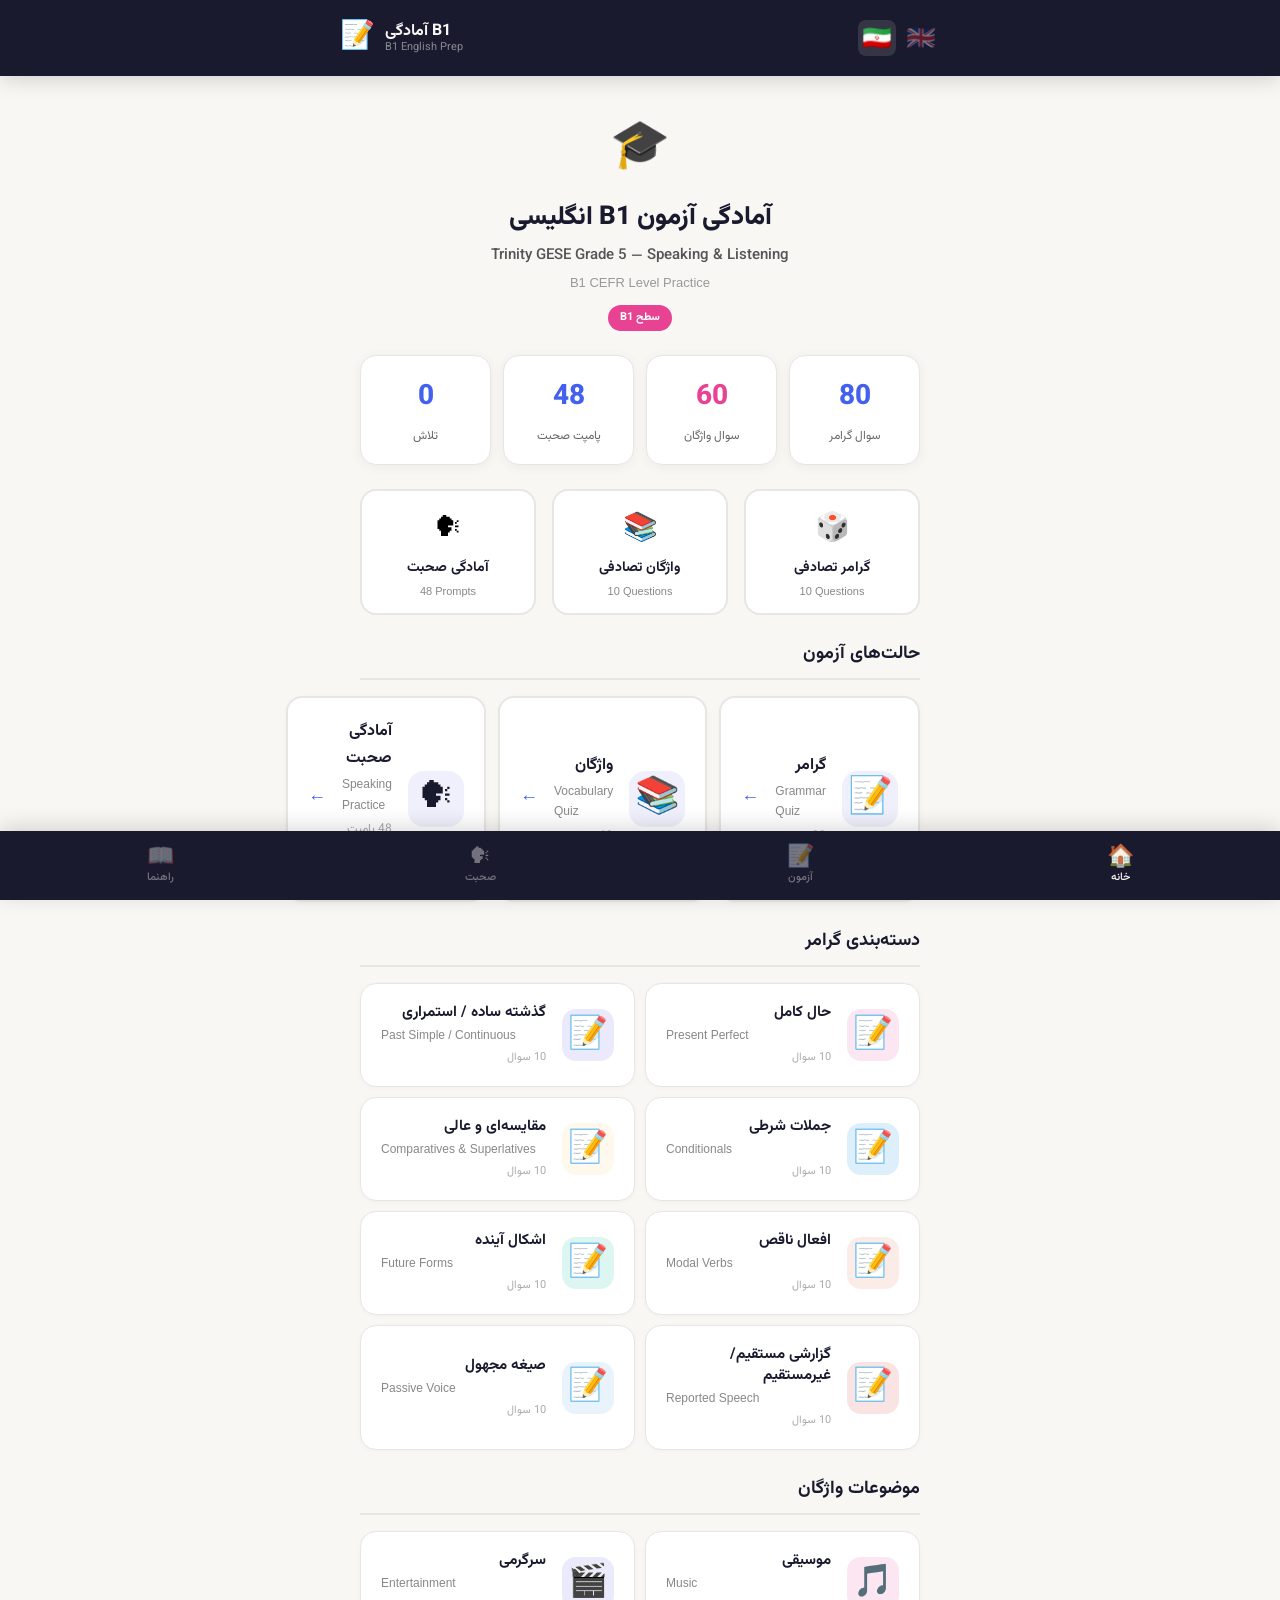
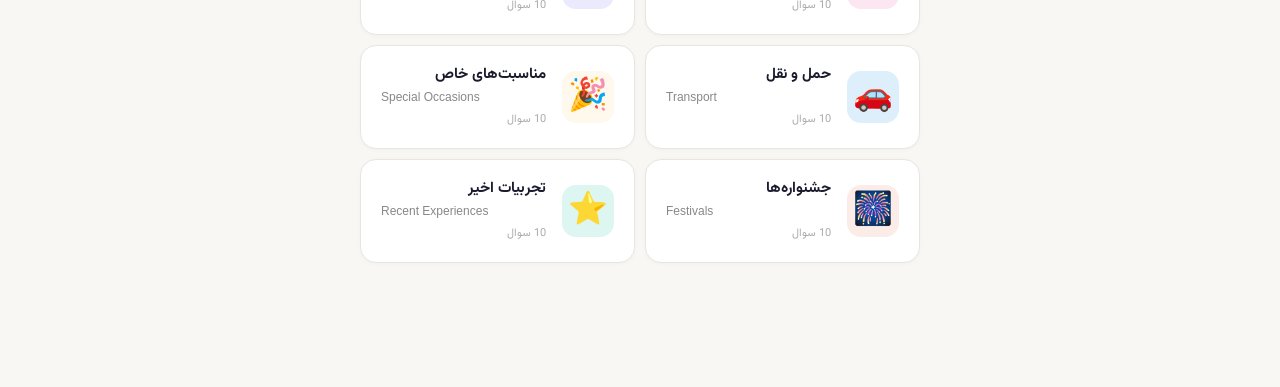
==== b1-english/index.html @ bb66e80d "Add B1 English course - Trinity GESE Grade 5 - 80 grammar questions across 8 B1 grammar categories -" ====
<!DOCTYPE html>
<html lang="fa" dir="rtl">
<head>
<meta charset="UTF-8">
<meta name="viewport" content="width=device-width, initial-scale=1.0, maximum-scale=1.0, user-scalable=no">
<title>آمادگی آزمون B1 انگلیسی | Trinity GESE Grade 5 | FarsiPrep</title>
<meta name="description" content="آمادگی آزمون B1 Speaking & Listening به زبان فارسی و انگلیسی - Trinity GESE Grade 5 practice in Farsi and English">
<link rel="stylesheet" href="assets/css/main.css">
<link rel="preconnect" href="https://fonts.googleapis.com">
<link rel="preconnect" href="https://fonts.gstatic.com" crossorigin>
<link href="https://fonts.googleapis.com/css2?family=Vazirmatn:wght@400;600;700;800&display=swap" rel="stylesheet">
<meta name="theme-color" content="#e84393">
</head>
<body>
<div id="app"><div class="loading">در حال بارگذاری...</div></div>
<script src="assets/js/data-v1.js"></script>
<script src="assets/js/speaking-data.js"></script>
<script src="assets/js/app.js"></script>
</body>
</html>
---- b1-english/assets/css/main.css ----
/* ===== RESET & BASE ===== */
*, *::before, *::after { box-sizing: border-box; margin: 0; padding: 0; }
html { font-size: 16px; -webkit-text-size-adjust: 100%; }
body {
  font-family: 'Vazirmatn', sans-serif;
  background: #f8f7f4;
  color: #1a1a2e;
  min-height: 100vh;
  line-height: 1.7;
  padding-bottom: env(safe-area-inset-bottom, 80px);
}
.en-text { direction: ltr; text-align: left; font-family: -apple-system, BlinkMacSystemFont, 'Segoe UI', sans-serif; }

/* ===== LOADING ===== */
.loading { text-align: center; padding: 60px 20px; color: #888; font-size: 16px; }

/* ===== HEADER ===== */
.app-header {
  position: sticky; top: 0; z-index: 100;
  background: #1a1a2e;
  padding: 14px 20px;
  box-shadow: 0 4px 20px rgba(0,0,0,.15);
}
.header-inner {
  display: flex; align-items: center; justify-content: space-between;
  max-width: 600px; margin: 0 auto;
  direction: ltr;
}
.brand { display: flex; align-items: center; gap: 10px; cursor: pointer; }
.brand-icon { font-size: 28px; }
.brand-text { display: flex; flex-direction: column; line-height: 1.2; }
.brand-fa { color: #f8f7f4; font-weight: 700; font-size: 16px; }
.brand-en { color: rgba(248,247,244,.5); font-size: 11px; font-weight: 400; }
.header-actions { display: flex; align-items: center; gap: 10px; }
.progress-pill {
  background: rgba(248,247,244,.12); color: #f8f7f4; font-size: 12px;
  padding: 5px 12px; border-radius: 20px; font-weight: 600;
}
.lang-flags { display: flex; gap: 6px; align-items: center; }
.lang-flag-btn {
  font-size: 24px; opacity: .4; cursor: pointer; padding: 4px;
  border-radius: 8px; transition: opacity .2s, background .2s; user-select: none;
  background: none; border: none;
}
.lang-flag-btn.active { opacity: 1; background: rgba(248,247,244,.12); }
.lang-flag-btn:hover { opacity: .8; }

/* ===== VIEWS ===== */
.view { display: none; max-width: 600px; margin: 0 auto; padding: 0 20px 100px; }
.view.active { display: block; animation: fadeIn .25s ease; }

/* ===== HERO ===== */
.hero { text-align: center; padding: 32px 0 24px; }
.hero-icon { font-size: 48px; margin-bottom: 12px; }
.hero-title { font-size: 26px; font-weight: 800; color: #1a1a2e; line-height: 1.3; margin-bottom: 8px; }
.hero-sub { font-size: 15px; color: #555; font-weight: 500; }
.hero-sub-en { font-size: 13px; color: #999; font-weight: 400; direction: ltr; margin-top: 4px; font-family: -apple-system, sans-serif; }
.hero-badge {
  display: inline-block; background: #e84393; color: #fff;
  font-size: 11px; font-weight: 700; padding: 4px 12px; border-radius: 20px;
  margin-top: 10px;
}

/* ===== STATS ===== */
.stats-row { display: flex; gap: 12px; margin-bottom: 24px; }
.stat-card {
  flex: 1; background: #fff; border-radius: 16px;
  padding: 18px 16px; text-align: center;
  box-shadow: 0 2px 12px rgba(0,0,0,.05);
  border: 1px solid #e8e6e1;
}
.stat-num { display: block; font-size: 28px; font-weight: 800; color: #4361ee; }
.stat-label { display: block; font-size: 12px; color: #666; margin-top: 4px; }
.stat-label-en { display: block; font-size: 10px; color: #aaa; direction: ltr; }
.stat-card.pink .stat-num { color: #e84393; }

/* ===== SECTION HEADINGS ===== */
.section-heading {
  font-size: 18px; font-weight: 700; margin-bottom: 16px;
  padding-bottom: 8px; border-bottom: 2px solid #e8e6e1;
}

/* ===== QUIZ MODE SELECTOR ===== */
.mode-grid { display: flex; flex-direction: column; gap: 12px; margin-bottom: 24px; }
.mode-card {
  background: #fff; border-radius: 16px; padding: 20px;
  display: flex; align-items: center; gap: 16px;
  border: 2px solid #e8e6e1; cursor: pointer;
  transition: all .2s; box-shadow: 0 1px 4px rgba(0,0,0,.03);
}
.mode-card:hover { border-color: #4361ee; box-shadow: 0 4px 16px rgba(67,97,238,.12); transform: translateY(-1px); }
.mode-card.grammar:hover { border-color: #4361ee; }
.mode-card.vocabulary:hover { border-color: #e84393; }
.mode-card.speaking:hover { border-color: #00b894; }
.mode-icon {
  font-size: 36px; flex-shrink: 0; width: 56px; height: 56px;
  display: flex; align-items: center; justify-content: center;
  background: #f0effc; border-radius: 16px;
}
.mode-info { flex: 1; }
.mode-title { font-size: 16px; font-weight: 700; color: #1a1a2e; }
.mode-title-en { font-size: 12px; color: #888; direction: ltr; font-family: -apple-system, sans-serif; margin-top: 2px; }
.mode-meta { font-size: 12px; color: #aaa; margin-top: 4px; }
.mode-arrow { font-size: 18px; color: #4361ee; }

/* ===== CATEGORY/TOPIC GRID ===== */
.category-grid { display: flex; flex-direction: column; gap: 10px; margin-bottom: 24px; }
.cat-card {
  background: #fff; border-radius: 16px; padding: 18px 20px;
  display: flex; align-items: center; gap: 16px;
  border: 1px solid #e8e6e1; cursor: pointer;
  transition: all .2s; box-shadow: 0 1px 4px rgba(0,0,0,.03);
}
.cat-card:hover { border-color: #4361ee; box-shadow: 0 4px 16px rgba(67,97,238,.12); transform: translateY(-1px); }
.cat-icon {
  font-size: 32px; flex-shrink: 0; width: 52px; height: 52px;
  display: flex; align-items: center; justify-content: center;
  background: #f0effc; border-radius: 14px;
}
.cat-info { flex: 1; }
.cat-title { font-size: 15px; font-weight: 700; color: #1a1a2e; line-height: 1.4; }
.cat-title-en { font-size: 12px; color: #888; direction: ltr; font-weight: 400; margin-top: 2px; font-family: -apple-system, sans-serif; }
.cat-meta { font-size: 11px; color: #aaa; margin-top: 4px; }

/* ===== QUICK ACTIONS ===== */
.quick-actions { display: flex; gap: 12px; margin-bottom: 24px; }
.quick-action-btn {
  flex: 1; padding: 16px 12px; border-radius: 16px;
  background: #fff; border: 2px solid #e8e6e1;
  font-family: 'Vazirmatn', sans-serif; cursor: pointer;
  display: flex; flex-direction: column; align-items: center; gap: 6px;
  transition: all .2s;
}
.quick-action-btn:hover { border-color: #4361ee; transform: translateY(-1px); box-shadow: 0 4px 16px rgba(67,97,238,.1); }
.quick-action-icon { font-size: 28px; }
.quick-action-label { font-size: 14px; font-weight: 700; color: #1a1a2e; }
.quick-action-label-en { font-size: 11px; color: #888; direction: ltr; font-family: -apple-system, sans-serif; }

/* ===== BACK BTN ===== */
.back-btn {
  background: none; border: none; color: #4361ee; font-family: 'Vazirmatn', sans-serif;
  font-size: 14px; font-weight: 600; cursor: pointer; padding: 12px 0;
  margin-bottom: 16px; display: flex; align-items: center; gap: 6px; direction: ltr;
}
.back-btn:hover { color: #3651d4; }

/* ===== SECTION TITLE ===== */
.section-title { font-size: 22px; font-weight: 800; margin-bottom: 4px; line-height: 1.4; }
.section-title-en { font-size: 14px; color: #888; direction: ltr; margin-bottom: 20px; font-family: -apple-system, sans-serif; }
.section-desc { font-size: 14px; color: #555; line-height: 1.8; margin-bottom: 16px; }
.section-desc-en { font-size: 13px; color: #888; direction: ltr; margin-bottom: 20px; font-family: -apple-system, sans-serif; }

/* ===== FILTER TABS ===== */
.filter-tabs { display: flex; gap: 8px; margin-bottom: 20px; flex-wrap: wrap; }
.filter-tab {
  padding: 8px 16px; border-radius: 20px; font-size: 13px; font-weight: 600;
  font-family: 'Vazirmatn', sans-serif; cursor: pointer;
  border: 1px solid #e8e6e1; background: #fff; color: #666;
  transition: all .2s;
}
.filter-tab:hover { border-color: #4361ee; }
.filter-tab.active { background: #4361ee; color: #fff; border-color: #4361ee; }
.filter-tab.pink.active { background: #e84393; border-color: #e84393; }

/* ===== QUIZ ===== */
.quiz-progress { display: flex; align-items: center; gap: 12px; margin-bottom: 20px; }
.quiz-progress-bar { flex: 1; height: 8px; background: #e8e6e1; border-radius: 4px; overflow: hidden; }
.quiz-progress-fill { height: 100%; background: #4361ee; border-radius: 4px; transition: width .3s; }
.quiz-progress-fill.pink { background: #e84393; }
.quiz-progress-text { font-size: 12px; color: #888; font-weight: 600; white-space: nowrap; }

.quiz-question {
  background: #fff; border-radius: 16px; padding: 24px 20px;
  border: 1px solid #e8e6e1; margin-bottom: 16px;
}
.quiz-q-meta { display: flex; gap: 10px; margin-bottom: 12px; flex-wrap: wrap; }
.quiz-q-tag {
  font-size: 11px; font-weight: 600; padding: 3px 10px;
  border-radius: 8px; display: inline-block;
}
.quiz-q-text { font-size: 16px; font-weight: 600; line-height: 1.8; margin-bottom: 6px; }
.quiz-q-en {
  font-size: 13px; color: #667; direction: ltr; text-align: left; margin-bottom: 16px;
  font-family: -apple-system, sans-serif; line-height: 1.6;
}

.quiz-options { display: flex; flex-direction: column; gap: 10px; }
.quiz-opt {
  padding: 16px 18px; border-radius: 14px; background: #f8f7f4;
  border: 2px solid transparent; cursor: pointer; font-family: 'Vazirmatn', sans-serif;
  font-size: 14px; text-align: right; direction: rtl; line-height: 1.7;
  transition: all .15s;
}
.quiz-opt:hover { border-color: #4361ee; background: #f0effc; }
.quiz-opt.correct { border-color: #22c55e; background: #ecfdf5; }
.quiz-opt.wrong { border-color: #ef4444; background: #fef2f2; }
.quiz-opt-letter {
  display: inline-block; width: 24px; height: 24px; line-height: 24px;
  text-align: center; border-radius: 8px; background: #e8e6e1;
  font-size: 12px; font-weight: 700; margin-left: 10px; direction: ltr;
}
.quiz-opt.correct .quiz-opt-letter { background: #22c55e; color: #fff; }
.quiz-opt.wrong .quiz-opt-letter { background: #ef4444; color: #fff; }

.quiz-explanation {
  background: #f0effc; border-radius: 14px; padding: 18px; margin-top: 14px;
  font-size: 13px; line-height: 1.8; display: none;
}
.quiz-explanation.visible { display: block; }
.quiz-explanation strong { color: #4361ee; }
.quiz-explanation-en { font-size: 12px; color: #667; direction: ltr; margin-top: 6px; font-family: -apple-system, sans-serif; }

/* ===== SPEAKING PREP ===== */
.speaking-card {
  background: #fff; border-radius: 16px; padding: 24px 20px;
  border: 1px solid #e8e6e1; margin-bottom: 16px;
}
.speaking-prompt {
  font-size: 17px; font-weight: 700; line-height: 1.8; margin-bottom: 6px;
}
.speaking-prompt-en {
  font-size: 14px; color: #4361ee; direction: ltr; text-align: left;
  font-family: -apple-system, sans-serif; margin-bottom: 16px; line-height: 1.6;
}
.speaking-topic-tag {
  display: inline-block; font-size: 11px; font-weight: 600;
  padding: 3px 10px; border-radius: 8px; margin-bottom: 12px;
}
.speaking-nav {
  display: flex; gap: 12px; margin-bottom: 16px; align-items: center; justify-content: space-between;
}
.speaking-nav-btn {
  padding: 10px 20px; border-radius: 12px; font-family: 'Vazirmatn', sans-serif;
  font-size: 14px; font-weight: 600; cursor: pointer; border: 2px solid #e8e6e1;
  background: #fff; color: #1a1a2e; transition: all .2s;
}
.speaking-nav-btn:hover { border-color: #4361ee; }
.speaking-nav-btn:disabled { opacity: .3; cursor: not-allowed; }
.speaking-counter { font-size: 13px; color: #888; font-weight: 600; }

.reveal-answer-btn {
  width: 100%; padding: 14px; border-radius: 14px;
  background: #f0effc; color: #4361ee; font-family: 'Vazirmatn', sans-serif;
  font-size: 15px; font-weight: 700; border: 2px solid #e0dff8;
  cursor: pointer; transition: all .2s;
}
.reveal-answer-btn:hover { background: #e0dff8; }
.reveal-answer-btn.revealed { background: #ecfdf5; color: #22c55e; border-color: #22c55e; }

.model-answer {
  display: none; margin-top: 16px; padding: 18px;
  background: #f0fff4; border-radius: 14px; border: 1px solid #bbf7d0;
}
.model-answer.visible { display: block; animation: fadeIn .3s ease; }
.model-answer-label {
  font-size: 12px; font-weight: 700; color: #22c55e; margin-bottom: 8px;
}
.model-answer-text { font-size: 14px; line-height: 1.9; direction: ltr; text-align: left; font-family: -apple-system, sans-serif; }
.model-answer-text-fa { font-size: 14px; line-height: 1.9; margin-top: 10px; color: #555; }

.speaking-tips {
  margin-top: 16px; padding: 16px; background: #fffbeb;
  border-radius: 14px; border: 1px solid #fde68a;
}
.speaking-tips-title { font-size: 13px; font-weight: 700; color: #d97706; margin-bottom: 10px; }
.speaking-tips-list { list-style: none; }
.speaking-tips-list li {
  font-size: 13px; line-height: 1.7; padding: 4px 0;
  padding-right: 18px; position: relative;
}
.speaking-tips-list li::before { content: '💡'; position: absolute; right: 0; font-size: 12px; }

/* ===== GUIDE ===== */
.guide-card {
  background: #fff; border-radius: 16px; padding: 20px;
  border: 1px solid #e8e6e1; margin-bottom: 12px;
  cursor: pointer; transition: all .2s;
}
.guide-card:hover { border-color: #4361ee; box-shadow: 0 4px 16px rgba(67,97,238,.08); }
.guide-card.open { border-color: #4361ee; border-bottom-left-radius: 0; border-bottom-right-radius: 0; background: #f0effc; }
.guide-header {
  display: flex; align-items: center; gap: 14px; font-family: 'Vazirmatn', sans-serif;
  font-size: 15px; color: #1a1a2e; background: none; border: none;
  width: 100%; text-align: right; cursor: pointer; padding: 0;
}
.guide-header .guide-arrow { margin-right: auto; font-size: 18px; color: #4361ee; transition: transform .2s; }
.guide-header.open .guide-arrow { transform: rotate(180deg); }
.guide-header .guide-icon { font-size: 28px; flex-shrink: 0; }
.guide-header .guide-info { flex: 1; }
.guide-header .guide-name { font-weight: 700; line-height: 1.4; }
.guide-header .guide-name-en { font-size: 12px; color: #888; direction: ltr; font-family: -apple-system, sans-serif; }
.guide-read-badge { font-size: 11px; color: #22c55e; font-weight: 600; }

.guide-body {
  display: none; background: #fff; border: 1px solid #e8e6e1; border-top: 0;
  border-radius: 0 0 16px 16px; padding: 20px; margin-bottom: 12px;
  box-shadow: 0 1px 4px rgba(0,0,0,.03);
}
.guide-body.open { display: block; animation: fadeIn .2s ease; }
.guide-desc { font-size: 14px; color: #555; line-height: 1.8; margin-bottom: 16px; }
.guide-desc-en { font-size: 13px; color: #888; direction: ltr; margin-bottom: 16px; font-family: -apple-system, sans-serif; }
.guide-tips-list { list-style: none; }
.guide-tips-list li {
  font-size: 13px; line-height: 1.8; padding: 8px 12px; margin-bottom: 6px;
  background: #f8f7f4; border-radius: 10px;
  padding-right: 16px;
}
.guide-mark-btn {
  width: 100%; padding: 12px; border-radius: 12px; margin-top: 12px;
  background: #fff; border: 2px solid #22c55e; color: #22c55e;
  font-family: 'Vazirmatn', sans-serif; font-size: 14px; font-weight: 600;
  cursor: pointer; transition: all .2s;
}
.guide-mark-btn:hover { background: #ecfdf5; }
.guide-mark-btn.done { background: #22c55e; color: #fff; }

/* ===== RESULTS ===== */
.results-card {
  background: #fff; border-radius: 20px; padding: 40px 24px;
  text-align: center; border: 2px solid #e8e6e1; margin-bottom: 20px;
}
.results-card.passed { border-color: #22c55e; }
.results-card.failed { border-color: #ef4444; }
.results-icon { font-size: 64px; margin-bottom: 16px; }
.results-title { font-size: 22px; font-weight: 800; margin-bottom: 8px; }
.results-card.passed .results-title { color: #22c55e; }
.results-card.failed .results-title { color: #ef4444; }
.results-score { margin: 20px 0; }
.results-score .score-big { font-size: 48px; font-weight: 800; color: #4361ee; }
.results-score .score-sep { font-size: 32px; color: #ccc; margin: 0 4px; }
.results-score .score-total { font-size: 32px; color: #888; }
.results-pct { font-size: 20px; font-weight: 700; color: #1a1a2e; margin-bottom: 16px; }
.results-bar { width: 100%; height: 12px; background: #e8e6e1; border-radius: 6px; overflow: hidden; margin-bottom: 12px; }
.results-bar-fill { height: 100%; border-radius: 6px; transition: width .5s ease; }
.results-pass-mark { font-size: 13px; color: #888; }

.results-actions { display: flex; gap: 12px; margin-bottom: 24px; }
.results-btn {
  flex: 1; padding: 16px; border-radius: 14px;
  font-family: 'Vazirmatn', sans-serif; font-size: 15px; font-weight: 700;
  border: none; cursor: pointer; transition: all .2s;
}
.results-btn-primary { background: #4361ee; color: #fff; }
.results-btn-primary:hover { background: #3651d4; }
.results-btn-secondary { background: #fff; color: #4361ee; border: 2px solid #e8e6e1; }
.results-btn-secondary:hover { border-color: #4361ee; }

.answer-summary {
  display: flex; flex-wrap: wrap; gap: 6px; margin-bottom: 24px;
}
.summary-item {
  width: 36px; height: 36px; border-radius: 10px;
  display: flex; align-items: center; justify-content: center;
  font-size: 13px; font-weight: 700;
}
.summary-item.correct { background: #ecfdf5; color: #22c55e; }
.summary-item.wrong { background: #fef2f2; color: #ef4444; }

/* ===== HISTORY ===== */
.history-list { display: flex; flex-direction: column; gap: 8px; }
.history-item {
  background: #fff; border-radius: 14px; padding: 14px 16px;
  border: 1px solid #e8e6e1; display: flex; align-items: center;
  gap: 12px; justify-content: space-between;
}
.history-item.passed { border-right: 4px solid #22c55e; }
.history-item.failed { border-right: 4px solid #ef4444; }
.hist-score { font-size: 16px; font-weight: 700; color: #1a1a2e; }
.hist-pct { font-size: 13px; font-weight: 600; color: #888; }
.hist-mode { font-size: 11px; color: #aaa; }
.hist-date { font-size: 12px; color: #aaa; }

/* ===== BOTTOM NAV ===== */
.bottom-nav {
  position: fixed; bottom: 0; left: 0; right: 0;
  background: #1a1a2e;
  display: flex; justify-content: space-around;
  padding: 8px 0 max(8px, env(safe-area-inset-bottom));
  z-index: 100;
  box-shadow: 0 -4px 20px rgba(0,0,0,.15);
}
.bottom-nav-item {
  background: none; border: none;
  font-family: 'Vazirmatn', sans-serif;
  color: rgba(248,247,244,.4);
  display: flex; flex-direction: column; align-items: center;
  gap: 2px; cursor: pointer; padding: 8px 12px;
  border-radius: 12px; transition: all .2s;
  font-size: 11px; font-weight: 500;
  flex: 1; min-width: 0;
}
.bottom-nav-item.active { color: #f8f7f4; }
.bottom-nav-icon { font-size: 22px; line-height: 1; }
.bottom-nav-label { line-height: 1.2; }

/* ===== ANIMATIONS ===== */
@keyframes fadeIn { from { opacity: 0; transform: translateY(8px); } to { opacity: 1; transform: translateY(0); } }

/* ===== RESPONSIVE ===== */
@media (min-width: 768px) {
  .category-grid { display: grid; grid-template-columns: repeat(2, 1fr); }
  .mode-grid { display: grid; grid-template-columns: repeat(3, 1fr); }
  .quick-actions { gap: 16px; }
  .stats-row { flex-wrap: wrap; }
  .stat-card { min-width: 120px; }
  .results-actions { max-width: 400px; margin-left: auto; margin-right: auto; }
}
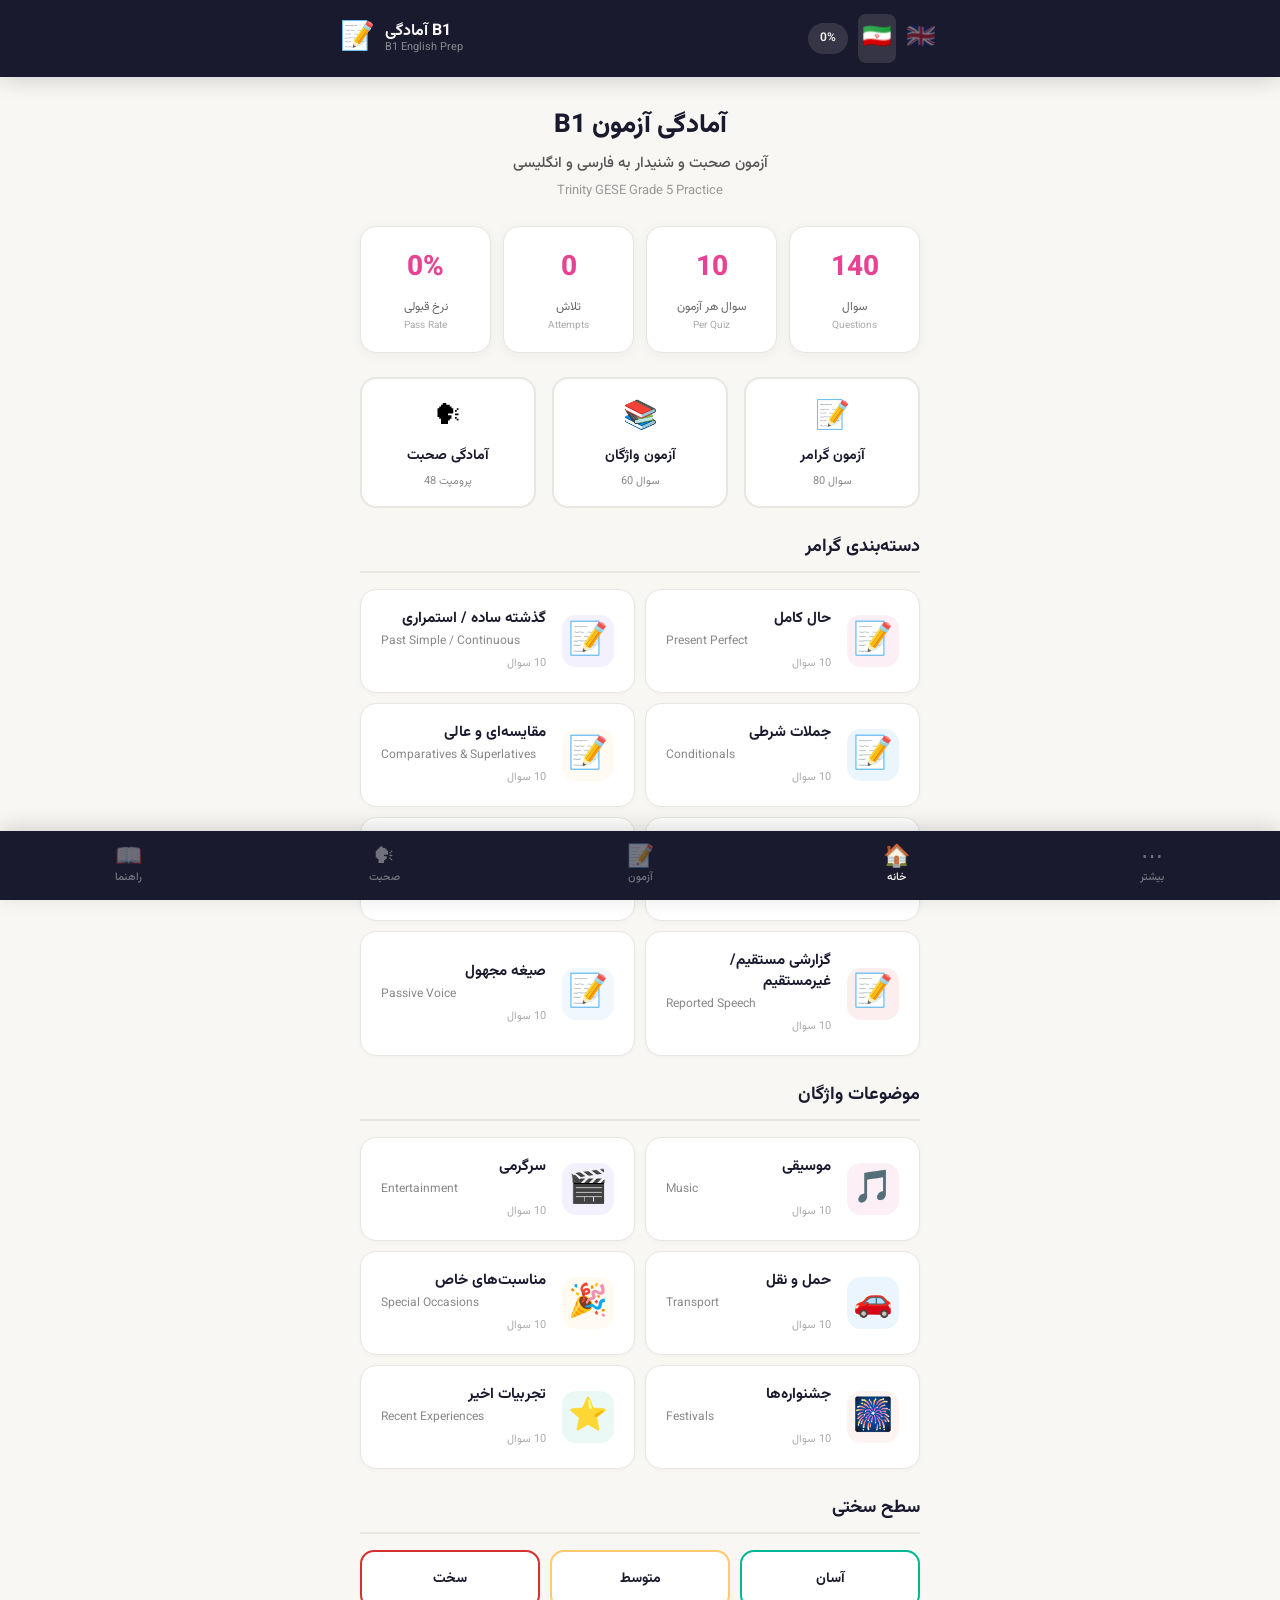
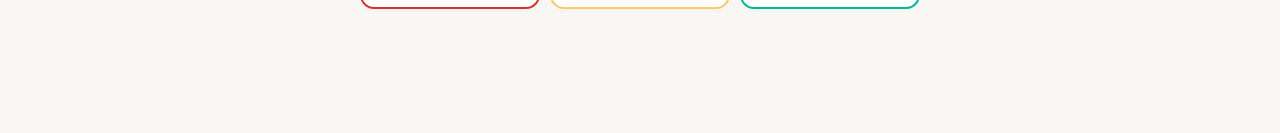
==== commit 1b9fd821: "Restyle Life in the UK + B1 English to match car course format - Brand header with icon + title + pr" ====
--- a/b1-english/index.html
+++ b/b1-english/index.html
@@ -1,20 +1,195 @@
 <!DOCTYPE html>
 <html lang="fa" dir="rtl">
 <head>
-<meta charset="UTF-8">
-<meta name="viewport" content="width=device-width, initial-scale=1.0, maximum-scale=1.0, user-scalable=no">
-<title>آمادگی آزمون B1 انگلیسی | Trinity GESE Grade 5 | FarsiPrep</title>
-<meta name="description" content="آمادگی آزمون B1 Speaking & Listening به زبان فارسی و انگلیسی - Trinity GESE Grade 5 practice in Farsi and English">
-<link rel="stylesheet" href="assets/css/main.css">
-<link rel="preconnect" href="https://fonts.googleapis.com">
-<link rel="preconnect" href="https://fonts.gstatic.com" crossorigin>
-<link href="https://fonts.googleapis.com/css2?family=Vazirmatn:wght@400;600;700;800&display=swap" rel="stylesheet">
-<meta name="theme-color" content="#e84393">
+  <meta charset="utf-8" />
+  <meta name="viewport" content="width=device-width, initial-scale=1" />
+  <meta name="theme-color" content="#e84393" />
+  <meta name="apple-mobile-web-app-capable" content="yes" />
+  <meta name="apple-mobile-web-app-status-bar-style" content="black-translucent" />
+  <meta name="apple-mobile-web-app-title" content="B1 English" />
+  <title>آمادگی آزمون B1 — Trinity GESE Grade 5</title>
+  <meta name="description" content="آمادگی آزمون B1 Speaking & Listening به فارسی و انگلیسی. Practice Trinity GESE Grade 5 in Farsi and English." />
+  <link rel="preconnect" href="https://fonts.googleapis.com" />
+  <link rel="preconnect" href="https://fonts.gstatic.com" crossorigin />
+  <link href="https://fonts.googleapis.com/css2?family=Vazirmatn:wght@300;400;500;600;700;800&display=swap" rel="stylesheet" />
+  <link rel="stylesheet" href="assets/css/main.css" />
+  <style>
+    .splash{position:fixed;inset:0;z-index:9999;background:linear-gradient(135deg,#1a1a2e,#2d1b3d,#3d1f3d);display:flex;flex-direction:column;align-items:center;justify-content:center;transition:opacity .4s ease-out}
+    .splash.hidden{opacity:0;pointer-events:none}
+    .splash-icon{font-size:72px;animation:splashPulse 1.5s ease-in-out infinite}
+    .splash-title{color:#fff;font-size:28px;font-weight:700;margin-top:16px}
+    .splash-sub{color:rgba(255,255,255,.7);font-size:14px;margin-top:8px}
+    .splash-loader{width:48px;height:4px;background:rgba(255,255,255,.2);border-radius:2px;margin-top:32px;overflow:hidden}
+    .splash-loader-bar{height:100%;width:40%;background:#e84393;border-radius:2px;animation:splashLoad 1.2s ease-in-out infinite}
+    @keyframes splashPulse{0%,100%{transform:scale(1)}50%{transform:scale(1.1)}}
+    @keyframes splashLoad{0%{transform:translateX(-100%)}100%{transform:translateX(350%)}}
+  </style>
 </head>
 <body>
-<div id="app"><div class="loading">در حال بارگذاری...</div></div>
-<script src="assets/js/data-v1.js"></script>
-<script src="assets/js/speaking-data.js"></script>
-<script src="assets/js/app.js"></script>
+  <div class="splash" id="splash"><div class="splash-icon">📝</div><div class="splash-title">آمادگی آزمون B1</div><div class="splash-sub">Trinity GESE Grade 5</div><div class="splash-loader"><div class="splash-loader-bar"></div></div></div>
+
+  <header class="app-header">
+    <div class="header-inner">
+      <div class="brand" id="brandBtn">
+        <span class="brand-icon">📝</span>
+        <div class="brand-text">
+          <span class="brand-fa">آمادگی B1</span>
+          <span class="brand-en">B1 English Prep</span>
+        </div>
+      </div>
+      <div class="header-actions">
+        <div class="progress-pill" id="progressPill">
+          <span id="progressText">0%</span>
+        </div>
+        <div class="lang-flags">
+          <span class="lang-flag-btn active" id="langFa" title="فارسی">🇮🇷</span>
+          <span class="lang-flag-btn" id="langEn" title="English">🇬🇧</span>
+        </div>
+      </div>
+    </div>
+  </header>
+
+  <main id="app">
+    <!-- HOME VIEW -->
+    <div class="view active" id="homeView">
+      <div class="hero">
+        <h1 class="hero-title">آمادگی آزمون B1</h1>
+        <p class="hero-sub">آزمون صحبت و شنیدار به فارسی و انگلیسی</p>
+        <p class="hero-sub-en">Trinity GESE Grade 5 Practice</p>
+      </div>
+
+      <div class="stats-row">
+        <div class="stat-card">
+          <span class="stat-num" id="statQuestions">0</span>
+          <span class="stat-label">سوال</span>
+          <span class="stat-label-en">Questions</span>
+        </div>
+        <div class="stat-card">
+          <span class="stat-num" id="statPerQuiz">10</span>
+          <span class="stat-label">سوال هر آزمون</span>
+          <span class="stat-label-en">Per Quiz</span>
+        </div>
+        <div class="stat-card">
+          <span class="stat-num" id="statAttempts">0</span>
+          <span class="stat-label">تلاش</span>
+          <span class="stat-label-en">Attempts</span>
+        </div>
+        <div class="stat-card">
+          <span class="stat-num" id="statPassRate">0%</span>
+          <span class="stat-label">نرخ قبولی</span>
+          <span class="stat-label-en">Pass Rate</span>
+        </div>
+      </div>
+
+      <div id="quickActions"></div>
+
+      <h2 class="section-heading" id="grammarHeading">دسته‌بندی گرامر</h2>
+      <div class="category-grid" id="grammarGrid">
+        <!-- Filled by JS -->
+      </div>
+
+      <h2 class="section-heading" id="vocabHeading">موضوعات واژگان</h2>
+      <div class="category-grid" id="vocabGrid">
+        <!-- Filled by JS -->
+      </div>
+
+      <h2 class="section-heading" id="diffHeading">سطح سختی</h2>
+      <div id="difficultySection"></div>
+
+      <div id="historySection"></div>
+    </div>
+
+    <!-- QUIZ VIEW -->
+    <div class="view" id="quizView">
+      <button class="back-btn" id="quizBackBtn">← بازگشت / Back</button>
+      <div class="quiz-container" id="quizContainer">
+        <!-- Filled by JS -->
+      </div>
+    </div>
+
+    <!-- SPEAKING VIEW -->
+    <div class="view" id="speakingView">
+      <button class="back-btn" id="speakingBackBtn">← بازگشت / Back</button>
+      <div id="speakingContainer">
+        <!-- Filled by JS -->
+      </div>
+    </div>
+
+    <!-- GUIDE VIEW -->
+    <div class="view" id="guideView">
+      <button class="back-btn" id="guideBackBtn">← بازگشت / Back</button>
+      <div id="guideContainer">
+        <!-- Filled by JS -->
+      </div>
+    </div>
+
+    <!-- STUDY VIEW -->
+    <div class="view" id="studyView">
+      <button class="back-btn" id="studyBackBtn">← بازگشت / Back</button>
+      <div id="studyContainer">
+        <!-- Filled by JS -->
+      </div>
+    </div>
+
+    <!-- PROGRESS VIEW -->
+    <div class="view" id="progressView">
+      <div class="progress-container" id="progressContainer">
+        <!-- Filled by JS -->
+      </div>
+    </div>
+  </main>
+
+  <!-- Bottom Tab Navigation -->
+  <nav class="bottom-nav" id="bottomNav">
+    <button class="bottom-nav-item" id="navMore" onclick="toggleMoreMenu(event)">
+      <span class="bottom-nav-icon">⋯</span>
+      <span class="bottom-nav-label">بیشتر</span>
+    </button>
+    <button class="bottom-nav-item active" id="navHome" data-target="home">
+      <span class="bottom-nav-icon">🏠</span>
+      <span class="bottom-nav-label">خانه</span>
+    </button>
+    <button class="bottom-nav-item" id="navQuiz" data-target="quiz">
+      <span class="bottom-nav-icon">📝</span>
+      <span class="bottom-nav-label">آزمون</span>
+    </button>
+    <button class="bottom-nav-item" id="navSpeaking" data-target="speaking">
+      <span class="bottom-nav-icon">🗣</span>
+      <span class="bottom-nav-label">صحبت</span>
+    </button>
+    <button class="bottom-nav-item" id="navGuide" data-target="guide">
+      <span class="bottom-nav-icon">📖</span>
+      <span class="bottom-nav-label">راهنما</span>
+    </button>
+  </nav>
+
+  <!-- More Menu Popup -->
+  <div class="more-menu" id="moreMenu">
+    <div class="more-menu-backdrop" onclick="closeMoreMenu()"></div>
+    <div class="more-menu-sheet">
+      <button class="more-menu-item" data-target="study" onclick="navFromMore('study')">📚 مطالعه / Study</button>
+      <button class="more-menu-item" data-target="progress" onclick="navFromMore('progress')">📊 پیشرفت / Progress</button>
+    </div>
+  </div>
+
+  <script src="assets/js/data-v1.js"></script>
+  <script src="assets/js/speaking-data.js"></script>
+  <script src="assets/js/app.js"></script>
+  <script>
+    function toggleMoreMenu(e) {
+      e && e.stopPropagation();
+      document.getElementById('moreMenu').classList.toggle('open');
+    }
+    function closeMoreMenu() {
+      document.getElementById('moreMenu').classList.remove('open');
+    }
+    function navFromMore(target) {
+      closeMoreMenu();
+      if (target === 'study' && typeof openStudy === 'function') openStudy();
+      else if (target === 'progress' && typeof openProgress === 'function') openProgress();
+      else if (typeof showView === 'function') showView(target);
+    }
+  </script>
+  <script>window.addEventListener("load",function(){setTimeout(function(){var s=document.getElementById("splash");if(s)s.classList.add("hidden");setTimeout(function(){s.remove()},400)},800)});</script>
 </body>
 </html>
--- a/b1-english/assets/css/main.css
+++ b/b1-english/assets/css/main.css
@@ -11,9 +11,6 @@
 }
 .en-text { direction: ltr; text-align: left; font-family: -apple-system, BlinkMacSystemFont, 'Segoe UI', sans-serif; }
 
-/* ===== LOADING ===== */
-.loading { text-align: center; padding: 60px 20px; color: #888; font-size: 16px; }
-
 /* ===== HEADER ===== */
 .app-header {
   position: sticky; top: 0; z-index: 100;
@@ -37,29 +34,22 @@
   padding: 5px 12px; border-radius: 20px; font-weight: 600;
 }
 .lang-flags { display: flex; gap: 6px; align-items: center; }
-.lang-flag-btn {
-  font-size: 24px; opacity: .4; cursor: pointer; padding: 4px;
-  border-radius: 8px; transition: opacity .2s, background .2s; user-select: none;
-  background: none; border: none;
-}
+.lang-flag-btn { font-size: 24px; opacity: .4; cursor: pointer; padding: 4px; border-radius: 8px; transition: opacity .2s, background .2s; user-select: none; }
 .lang-flag-btn.active { opacity: 1; background: rgba(248,247,244,.12); }
 .lang-flag-btn:hover { opacity: .8; }
 
 /* ===== VIEWS ===== */
 .view { display: none; max-width: 600px; margin: 0 auto; padding: 0 20px 100px; }
-.view.active { display: block; animation: fadeIn .25s ease; }
+.view.active { display: block; }
 
 /* ===== HERO ===== */
 .hero { text-align: center; padding: 32px 0 24px; }
-.hero-icon { font-size: 48px; margin-bottom: 12px; }
-.hero-title { font-size: 26px; font-weight: 800; color: #1a1a2e; line-height: 1.3; margin-bottom: 8px; }
+.hero-title {
+  font-size: 26px; font-weight: 800; color: #1a1a2e;
+  line-height: 1.3; margin-bottom: 8px;
+}
 .hero-sub { font-size: 15px; color: #555; font-weight: 500; }
-.hero-sub-en { font-size: 13px; color: #999; font-weight: 400; direction: ltr; margin-top: 4px; font-family: -apple-system, sans-serif; }
-.hero-badge {
-  display: inline-block; background: #e84393; color: #fff;
-  font-size: 11px; font-weight: 700; padding: 4px 12px; border-radius: 20px;
-  margin-top: 10px;
-}
+.hero-sub-en { font-size: 13px; color: #999; font-weight: 400; direction: ltr; margin-top: 4px; }
 
 /* ===== STATS ===== */
 .stats-row { display: flex; gap: 12px; margin-bottom: 24px; }
@@ -69,10 +59,9 @@
   box-shadow: 0 2px 12px rgba(0,0,0,.05);
   border: 1px solid #e8e6e1;
 }
-.stat-num { display: block; font-size: 28px; font-weight: 800; color: #4361ee; }
+.stat-num { display: block; font-size: 28px; font-weight: 800; color: #e84393; }
 .stat-label { display: block; font-size: 12px; color: #666; margin-top: 4px; }
 .stat-label-en { display: block; font-size: 10px; color: #aaa; direction: ltr; }
-.stat-card.pink .stat-num { color: #e84393; }
 
 /* ===== SECTION HEADINGS ===== */
 .section-heading {
@@ -80,30 +69,7 @@
   padding-bottom: 8px; border-bottom: 2px solid #e8e6e1;
 }
 
-/* ===== QUIZ MODE SELECTOR ===== */
-.mode-grid { display: flex; flex-direction: column; gap: 12px; margin-bottom: 24px; }
-.mode-card {
-  background: #fff; border-radius: 16px; padding: 20px;
-  display: flex; align-items: center; gap: 16px;
-  border: 2px solid #e8e6e1; cursor: pointer;
-  transition: all .2s; box-shadow: 0 1px 4px rgba(0,0,0,.03);
-}
-.mode-card:hover { border-color: #4361ee; box-shadow: 0 4px 16px rgba(67,97,238,.12); transform: translateY(-1px); }
-.mode-card.grammar:hover { border-color: #4361ee; }
-.mode-card.vocabulary:hover { border-color: #e84393; }
-.mode-card.speaking:hover { border-color: #00b894; }
-.mode-icon {
-  font-size: 36px; flex-shrink: 0; width: 56px; height: 56px;
-  display: flex; align-items: center; justify-content: center;
-  background: #f0effc; border-radius: 16px;
-}
-.mode-info { flex: 1; }
-.mode-title { font-size: 16px; font-weight: 700; color: #1a1a2e; }
-.mode-title-en { font-size: 12px; color: #888; direction: ltr; font-family: -apple-system, sans-serif; margin-top: 2px; }
-.mode-meta { font-size: 12px; color: #aaa; margin-top: 4px; }
-.mode-arrow { font-size: 18px; color: #4361ee; }
-
-/* ===== CATEGORY/TOPIC GRID ===== */
+/* ===== CATEGORY GRID ===== */
 .category-grid { display: flex; flex-direction: column; gap: 10px; margin-bottom: 24px; }
 .cat-card {
   background: #fff; border-radius: 16px; padding: 18px 20px;
@@ -111,19 +77,17 @@
   border: 1px solid #e8e6e1; cursor: pointer;
   transition: all .2s; box-shadow: 0 1px 4px rgba(0,0,0,.03);
 }
-.cat-card:hover { border-color: #4361ee; box-shadow: 0 4px 16px rgba(67,97,238,.12); transform: translateY(-1px); }
-.cat-icon {
-  font-size: 32px; flex-shrink: 0; width: 52px; height: 52px;
-  display: flex; align-items: center; justify-content: center;
-  background: #f0effc; border-radius: 14px;
-}
+.cat-card:hover { border-color: #e84393; box-shadow: 0 4px 16px rgba(232,67,147,.12); transform: translateY(-1px); }
+.cat-icon { font-size: 32px; flex-shrink: 0; width: 52px; height: 52px; display: flex; align-items: center; justify-content: center; border-radius: 14px; }
 .cat-info { flex: 1; }
 .cat-title { font-size: 15px; font-weight: 700; color: #1a1a2e; line-height: 1.4; }
-.cat-title-en { font-size: 12px; color: #888; direction: ltr; font-weight: 400; margin-top: 2px; font-family: -apple-system, sans-serif; }
+.cat-title-en { font-size: 12px; color: #888; direction: ltr; font-weight: 400; margin-top: 2px; }
 .cat-meta { font-size: 11px; color: #aaa; margin-top: 4px; }
 
 /* ===== QUICK ACTIONS ===== */
-.quick-actions { display: flex; gap: 12px; margin-bottom: 24px; }
+.quick-actions {
+  display: flex; gap: 12px; margin-bottom: 24px;
+}
 .quick-action-btn {
   flex: 1; padding: 16px 12px; border-radius: 16px;
   background: #fff; border: 2px solid #e8e6e1;
@@ -131,58 +95,59 @@
   display: flex; flex-direction: column; align-items: center; gap: 6px;
   transition: all .2s;
 }
-.quick-action-btn:hover { border-color: #4361ee; transform: translateY(-1px); box-shadow: 0 4px 16px rgba(67,97,238,.1); }
+.quick-action-btn:hover { border-color: #e84393; transform: translateY(-1px); box-shadow: 0 4px 16px rgba(232,67,147,.1); }
 .quick-action-icon { font-size: 28px; }
 .quick-action-label { font-size: 14px; font-weight: 700; color: #1a1a2e; }
-.quick-action-label-en { font-size: 11px; color: #888; direction: ltr; font-family: -apple-system, sans-serif; }
+.quick-action-label-en { font-size: 11px; color: #888; direction: ltr; }
+
+/* ===== DIFFICULTY GRID ===== */
+.diff-grid {
+  display: grid; grid-template-columns: repeat(3, 1fr); gap: 10px; margin-bottom: 24px;
+}
+.diff-card {
+  background: #fff; border-radius: 14px; padding: 16px;
+  border: 2px solid #e8e6e1; text-align: center;
+  cursor: pointer; transition: all .2s;
+  font-family: 'Vazirmatn', sans-serif; font-size: 14px;
+  font-weight: 700; color: #1a1a2e;
+  box-shadow: 0 1px 4px rgba(0,0,0,.03);
+}
+.diff-card:hover { transform: translateY(-1px); box-shadow: 0 4px 12px rgba(0,0,0,.08); }
 
 /* ===== BACK BTN ===== */
 .back-btn {
-  background: none; border: none; color: #4361ee; font-family: 'Vazirmatn', sans-serif;
+  background: none; border: none; color: #e84393; font-family: 'Vazirmatn', sans-serif;
   font-size: 14px; font-weight: 600; cursor: pointer; padding: 12px 0;
-  margin-bottom: 16px; display: flex; align-items: center; gap: 6px; direction: ltr;
-}
-.back-btn:hover { color: #3651d4; }
-
-/* ===== SECTION TITLE ===== */
-.section-title { font-size: 22px; font-weight: 800; margin-bottom: 4px; line-height: 1.4; }
-.section-title-en { font-size: 14px; color: #888; direction: ltr; margin-bottom: 20px; font-family: -apple-system, sans-serif; }
-.section-desc { font-size: 14px; color: #555; line-height: 1.8; margin-bottom: 16px; }
-.section-desc-en { font-size: 13px; color: #888; direction: ltr; margin-bottom: 20px; font-family: -apple-system, sans-serif; }
-
-/* ===== FILTER TABS ===== */
-.filter-tabs { display: flex; gap: 8px; margin-bottom: 20px; flex-wrap: wrap; }
-.filter-tab {
-  padding: 8px 16px; border-radius: 20px; font-size: 13px; font-weight: 600;
-  font-family: 'Vazirmatn', sans-serif; cursor: pointer;
-  border: 1px solid #e8e6e1; background: #fff; color: #666;
-  transition: all .2s;
-}
-.filter-tab:hover { border-color: #4361ee; }
-.filter-tab.active { background: #4361ee; color: #fff; border-color: #4361ee; }
-.filter-tab.pink.active { background: #e84393; border-color: #e84393; }
+  margin-bottom: 16px; display: flex; align-items: center; gap: 6px;
+  direction: ltr;
+}
+.back-btn:hover { color: #d63384; }
 
 /* ===== QUIZ ===== */
-.quiz-progress { display: flex; align-items: center; gap: 12px; margin-bottom: 20px; }
-.quiz-progress-bar { flex: 1; height: 8px; background: #e8e6e1; border-radius: 4px; overflow: hidden; }
-.quiz-progress-fill { height: 100%; background: #4361ee; border-radius: 4px; transition: width .3s; }
-.quiz-progress-fill.pink { background: #e84393; }
+.quiz-progress {
+  display: flex; align-items: center; gap: 12px; margin-bottom: 20px;
+}
+.quiz-progress-bar {
+  flex: 1; height: 8px; background: #e8e6e1; border-radius: 4px; overflow: hidden;
+}
+.quiz-progress-fill {
+  height: 100%; background: #e84393; border-radius: 4px; transition: width .3s;
+}
 .quiz-progress-text { font-size: 12px; color: #888; font-weight: 600; white-space: nowrap; }
 
-.quiz-question {
+.quiz-card {
   background: #fff; border-radius: 16px; padding: 24px 20px;
   border: 1px solid #e8e6e1; margin-bottom: 16px;
-}
-.quiz-q-meta { display: flex; gap: 10px; margin-bottom: 12px; flex-wrap: wrap; }
-.quiz-q-tag {
-  font-size: 11px; font-weight: 600; padding: 3px 10px;
-  border-radius: 8px; display: inline-block;
-}
+  box-shadow: 0 2px 8px rgba(0,0,0,.04);
+}
+.quiz-meta {
+  display: flex; gap: 10px; margin-bottom: 14px; flex-wrap: wrap; align-items: center;
+}
+.quiz-num { font-size: 13px; font-weight: 700; color: #1a1a2e; }
+.quiz-topic { font-size: 12px; font-weight: 600; }
+.quiz-diff { font-size: 12px; font-weight: 600; }
 .quiz-q-text { font-size: 16px; font-weight: 600; line-height: 1.8; margin-bottom: 6px; }
-.quiz-q-en {
-  font-size: 13px; color: #667; direction: ltr; text-align: left; margin-bottom: 16px;
-  font-family: -apple-system, sans-serif; line-height: 1.6;
-}
+.quiz-q-en { font-size: 13px; color: #667; direction: ltr; text-align: left; margin-bottom: 16px; font-family: -apple-system, sans-serif; }
 
 .quiz-options { display: flex; flex-direction: column; gap: 10px; }
 .quiz-opt {
@@ -191,7 +156,8 @@
   font-size: 14px; text-align: right; direction: rtl; line-height: 1.7;
   transition: all .15s;
 }
-.quiz-opt:hover { border-color: #4361ee; background: #f0effc; }
+.quiz-opt:hover { border-color: #e84393; background: #fdf0f5; }
+.quiz-opt.selected { border-color: #e84393; background: #fdf0f5; }
 .quiz-opt.correct { border-color: #22c55e; background: #ecfdf5; }
 .quiz-opt.wrong { border-color: #ef4444; background: #fef2f2; }
 .quiz-opt-letter {
@@ -199,32 +165,66 @@
   text-align: center; border-radius: 8px; background: #e8e6e1;
   font-size: 12px; font-weight: 700; margin-left: 10px; direction: ltr;
 }
-.quiz-opt.correct .quiz-opt-letter { background: #22c55e; color: #fff; }
-.quiz-opt.wrong .quiz-opt-letter { background: #ef4444; color: #fff; }
-
-.quiz-explanation {
-  background: #f0effc; border-radius: 14px; padding: 18px; margin-top: 14px;
-  font-size: 13px; line-height: 1.8; display: none;
-}
-.quiz-explanation.visible { display: block; }
-.quiz-explanation strong { color: #4361ee; }
-.quiz-explanation-en { font-size: 12px; color: #667; direction: ltr; margin-top: 6px; font-family: -apple-system, sans-serif; }
+.quiz-opt .en-text {
+  display: block; font-size: 0.82em; color: #888; margin-top: 4px;
+  direction: ltr; text-align: left; font-family: -apple-system, BlinkMacSystemFont, 'Segoe UI', sans-serif;
+}
+
+.quiz-feedback {
+  background: #fdf0f5; border-radius: 14px; padding: 18px; margin-top: 14px;
+  font-size: 13px; line-height: 1.8;
+}
+.quiz-feedback-icon { font-size: 20px; font-weight: 700; margin-bottom: 6px; }
+.quiz-feedback-text { font-size: 14px; font-weight: 600; margin-bottom: 6px; }
+.quiz-feedback-explanation { font-size: 13px; line-height: 1.8; color: #555; }
+.quiz-feedback-explanation-en { font-size: 12px; color: #667; direction: ltr; margin-top: 6px; font-family: -apple-system, sans-serif; }
+
+.quiz-next {
+  width: 100%; padding: 16px; border-radius: 14px;
+  background: #e84393; color: #fff; font-family: 'Vazirmatn', sans-serif;
+  font-size: 15px; font-weight: 700; border: none; cursor: pointer;
+  margin-top: 16px; display: none;
+}
+.quiz-next.visible { display: block; }
+
+/* ===== QUIZ RESULT ===== */
+.quiz-result {
+  text-align: center; padding: 40px 20px;
+}
+.quiz-result-icon { font-size: 64px; margin-bottom: 16px; }
+.quiz-result-score { font-size: 48px; font-weight: 800; color: #e84393; }
+.quiz-result-label { font-size: 16px; color: #666; margin-top: 4px; }
+.quiz-result-message { font-size: 18px; font-weight: 600; margin-top: 20px; line-height: 1.6; }
+.quiz-result-bar { width: 100%; max-width: 300px; margin: 16px auto; height: 10px; background: #e8e6e1; border-radius: 5px; overflow: hidden; }
+.quiz-result-bar-fill { height: 100%; border-radius: 5px; transition: width .5s ease; }
+.quiz-result-pass-mark { font-size: 12px; color: #888; margin-top: 4px; }
+.quiz-result-actions { display: flex; gap: 12px; margin-top: 24px; }
+.quiz-result-btn {
+  flex: 1; padding: 14px; border-radius: 14px;
+  font-family: 'Vazirmatn', sans-serif; font-size: 15px; font-weight: 700;
+  border: none; cursor: pointer; transition: all .2s;
+}
+.quiz-result-btn.primary { background: #e84393; color: #fff; }
+.quiz-result-btn.primary:hover { background: #d63384; }
+.quiz-result-btn.secondary { background: #fff; color: #1a1a2e; border: 2px solid #e8e6e1; }
+.quiz-result-btn.secondary:hover { border-color: #e84393; }
+
+.answer-summary {
+  display: flex; flex-wrap: wrap; gap: 6px; margin-top: 24px; justify-content: center;
+}
+.summary-item {
+  width: 34px; height: 34px; border-radius: 8px;
+  display: flex; align-items: center; justify-content: center;
+  font-size: 12px; font-weight: 700;
+}
+.summary-item.correct { background: #ecfdf5; color: #22c55e; }
+.summary-item.wrong { background: #fef2f2; color: #ef4444; }
 
 /* ===== SPEAKING PREP ===== */
 .speaking-card {
   background: #fff; border-radius: 16px; padding: 24px 20px;
   border: 1px solid #e8e6e1; margin-bottom: 16px;
-}
-.speaking-prompt {
-  font-size: 17px; font-weight: 700; line-height: 1.8; margin-bottom: 6px;
-}
-.speaking-prompt-en {
-  font-size: 14px; color: #4361ee; direction: ltr; text-align: left;
-  font-family: -apple-system, sans-serif; margin-bottom: 16px; line-height: 1.6;
-}
-.speaking-topic-tag {
-  display: inline-block; font-size: 11px; font-weight: 600;
-  padding: 3px 10px; border-radius: 8px; margin-bottom: 12px;
+  box-shadow: 0 2px 8px rgba(0,0,0,.04);
 }
 .speaking-nav {
   display: flex; gap: 12px; margin-bottom: 16px; align-items: center; justify-content: space-between;
@@ -234,17 +234,27 @@
   font-size: 14px; font-weight: 600; cursor: pointer; border: 2px solid #e8e6e1;
   background: #fff; color: #1a1a2e; transition: all .2s;
 }
-.speaking-nav-btn:hover { border-color: #4361ee; }
+.speaking-nav-btn:hover { border-color: #e84393; }
 .speaking-nav-btn:disabled { opacity: .3; cursor: not-allowed; }
 .speaking-counter { font-size: 13px; color: #888; font-weight: 600; }
 
+.speaking-prompt { font-size: 17px; font-weight: 700; line-height: 1.8; margin-bottom: 6px; }
+.speaking-prompt-en {
+  font-size: 14px; color: #e84393; direction: ltr; text-align: left;
+  font-family: -apple-system, sans-serif; margin-bottom: 16px; line-height: 1.6;
+}
+.speaking-topic-tag {
+  display: inline-block; font-size: 11px; font-weight: 600;
+  padding: 3px 10px; border-radius: 8px; margin-bottom: 12px;
+}
+
 .reveal-answer-btn {
   width: 100%; padding: 14px; border-radius: 14px;
-  background: #f0effc; color: #4361ee; font-family: 'Vazirmatn', sans-serif;
-  font-size: 15px; font-weight: 700; border: 2px solid #e0dff8;
+  background: #fdf0f5; color: #e84393; font-family: 'Vazirmatn', sans-serif;
+  font-size: 15px; font-weight: 700; border: 2px solid #f8d0e0;
   cursor: pointer; transition: all .2s;
 }
-.reveal-answer-btn:hover { background: #e0dff8; }
+.reveal-answer-btn:hover { background: #f8d0e0; }
 .reveal-answer-btn.revealed { background: #ecfdf5; color: #22c55e; border-color: #22c55e; }
 
 .model-answer {
@@ -252,9 +262,7 @@
   background: #f0fff4; border-radius: 14px; border: 1px solid #bbf7d0;
 }
 .model-answer.visible { display: block; animation: fadeIn .3s ease; }
-.model-answer-label {
-  font-size: 12px; font-weight: 700; color: #22c55e; margin-bottom: 8px;
-}
+.model-answer-label { font-size: 12px; font-weight: 700; color: #22c55e; margin-bottom: 8px; }
 .model-answer-text { font-size: 14px; line-height: 1.9; direction: ltr; text-align: left; font-family: -apple-system, sans-serif; }
 .model-answer-text-fa { font-size: 14px; line-height: 1.9; margin-top: 10px; color: #555; }
 
@@ -265,25 +273,25 @@
 .speaking-tips-title { font-size: 13px; font-weight: 700; color: #d97706; margin-bottom: 10px; }
 .speaking-tips-list { list-style: none; }
 .speaking-tips-list li {
-  font-size: 13px; line-height: 1.7; padding: 4px 0;
-  padding-right: 18px; position: relative;
-}
-.speaking-tips-list li::before { content: '💡'; position: absolute; right: 0; font-size: 12px; }
+  font-size: 13px; line-height: 1.7; padding: 4px 0; padding-right: 18px; position: relative;
+}
+.speaking-tips-list li::before { content: '\1F4A1'; position: absolute; right: 0; font-size: 12px; }
 
 /* ===== GUIDE ===== */
 .guide-card {
   background: #fff; border-radius: 16px; padding: 20px;
   border: 1px solid #e8e6e1; margin-bottom: 12px;
   cursor: pointer; transition: all .2s;
-}
-.guide-card:hover { border-color: #4361ee; box-shadow: 0 4px 16px rgba(67,97,238,.08); }
-.guide-card.open { border-color: #4361ee; border-bottom-left-radius: 0; border-bottom-right-radius: 0; background: #f0effc; }
+  box-shadow: 0 1px 4px rgba(0,0,0,.03);
+}
+.guide-card:hover { border-color: #e84393; box-shadow: 0 4px 16px rgba(232,67,147,.08); }
+.guide-card.open { border-color: #e84393; border-bottom-left-radius: 0; border-bottom-right-radius: 0; background: #fdf0f5; }
 .guide-header {
   display: flex; align-items: center; gap: 14px; font-family: 'Vazirmatn', sans-serif;
   font-size: 15px; color: #1a1a2e; background: none; border: none;
   width: 100%; text-align: right; cursor: pointer; padding: 0;
 }
-.guide-header .guide-arrow { margin-right: auto; font-size: 18px; color: #4361ee; transition: transform .2s; }
+.guide-header .guide-arrow { margin-right: auto; font-size: 18px; color: #e84393; transition: transform .2s; }
 .guide-header.open .guide-arrow { transform: rotate(180deg); }
 .guide-header .guide-icon { font-size: 28px; flex-shrink: 0; }
 .guide-header .guide-info { flex: 1; }
@@ -302,8 +310,7 @@
 .guide-tips-list { list-style: none; }
 .guide-tips-list li {
   font-size: 13px; line-height: 1.8; padding: 8px 12px; margin-bottom: 6px;
-  background: #f8f7f4; border-radius: 10px;
-  padding-right: 16px;
+  background: #f8f7f4; border-radius: 10px; padding-right: 16px;
 }
 .guide-mark-btn {
   width: 100%; padding: 12px; border-radius: 12px; margin-top: 12px;
@@ -314,58 +321,96 @@
 .guide-mark-btn:hover { background: #ecfdf5; }
 .guide-mark-btn.done { background: #22c55e; color: #fff; }
 
-/* ===== RESULTS ===== */
-.results-card {
-  background: #fff; border-radius: 20px; padding: 40px 24px;
-  text-align: center; border: 2px solid #e8e6e1; margin-bottom: 20px;
-}
-.results-card.passed { border-color: #22c55e; }
-.results-card.failed { border-color: #ef4444; }
-.results-icon { font-size: 64px; margin-bottom: 16px; }
-.results-title { font-size: 22px; font-weight: 800; margin-bottom: 8px; }
-.results-card.passed .results-title { color: #22c55e; }
-.results-card.failed .results-title { color: #ef4444; }
-.results-score { margin: 20px 0; }
-.results-score .score-big { font-size: 48px; font-weight: 800; color: #4361ee; }
-.results-score .score-sep { font-size: 32px; color: #ccc; margin: 0 4px; }
-.results-score .score-total { font-size: 32px; color: #888; }
-.results-pct { font-size: 20px; font-weight: 700; color: #1a1a2e; margin-bottom: 16px; }
-.results-bar { width: 100%; height: 12px; background: #e8e6e1; border-radius: 6px; overflow: hidden; margin-bottom: 12px; }
-.results-bar-fill { height: 100%; border-radius: 6px; transition: width .5s ease; }
-.results-pass-mark { font-size: 13px; color: #888; }
-
-.results-actions { display: flex; gap: 12px; margin-bottom: 24px; }
-.results-btn {
-  flex: 1; padding: 16px; border-radius: 14px;
-  font-family: 'Vazirmatn', sans-serif; font-size: 15px; font-weight: 700;
-  border: none; cursor: pointer; transition: all .2s;
-}
-.results-btn-primary { background: #4361ee; color: #fff; }
-.results-btn-primary:hover { background: #3651d4; }
-.results-btn-secondary { background: #fff; color: #4361ee; border: 2px solid #e8e6e1; }
-.results-btn-secondary:hover { border-color: #4361ee; }
-
-.answer-summary {
-  display: flex; flex-wrap: wrap; gap: 6px; margin-bottom: 24px;
-}
-.summary-item {
-  width: 36px; height: 36px; border-radius: 10px;
-  display: flex; align-items: center; justify-content: center;
-  font-size: 13px; font-weight: 700;
-}
-.summary-item.correct { background: #ecfdf5; color: #22c55e; }
-.summary-item.wrong { background: #fef2f2; color: #ef4444; }
+/* ===== STUDY ===== */
+.study-topic-divider {
+  padding: 10px 16px; border-radius: 10px; color: #fff;
+  font-weight: 700; font-size: 14px; margin: 20px 0 10px;
+}
+.study-card {
+  background: #fff; border-radius: 12px; padding: 18px 16px;
+  border: 1px solid #e8e6e1; margin-bottom: 10px;
+  box-shadow: 0 1px 4px rgba(0,0,0,.03);
+}
+.study-q-num {
+  display: inline-block; background: #e84393; color: #fff;
+  font-size: 11px; font-weight: 700; padding: 2px 8px;
+  border-radius: 6px; margin-bottom: 8px; direction: ltr;
+}
+.study-question { font-size: 14px; font-weight: 600; line-height: 1.8; margin-bottom: 8px; }
+.study-question-en {
+  font-size: 12px; color: #667; direction: ltr; text-align: left;
+  margin-bottom: 10px; font-family: -apple-system, sans-serif;
+}
+.study-options { display: flex; flex-direction: column; gap: 6px; }
+.study-option {
+  padding: 10px 14px; border-radius: 10px; background: #f8f7f4;
+  font-size: 13px; line-height: 1.6; display: flex; align-items: center; gap: 8px;
+}
+.study-opt-label {
+  width: 22px; height: 22px; line-height: 22px; border-radius: 6px;
+  font-size: 11px; background: #e8e6e1; text-align: center; font-weight: 700;
+  flex-shrink: 0; direction: ltr;
+}
+.study-option.correct { background: #ecfdf5; border-right: 3px solid #22c55e; }
+.study-option.correct .study-opt-label { background: #22c55e; color: #fff; }
+.study-explanation {
+  margin-top: 10px; padding: 12px 14px;
+  background: #fdf0f5; border-radius: 10px;
+  font-size: 12px; line-height: 1.8; color: #555;
+}
+.study-explanation-en { font-size: 11px; color: #888; direction: ltr; margin-top: 6px; font-family: -apple-system, sans-serif; }
+
+/* ===== PROGRESS VIEW ===== */
+.progress-container { padding-bottom: 20px; }
+.progress-view-header { margin-bottom: 24px; }
+
+.progress-card {
+  background: #fff; border-radius: 16px;
+  padding: 20px; margin-bottom: 16px;
+  border: 1px solid #e8e6e1;
+  box-shadow: 0 2px 12px rgba(0,0,0,.04);
+}
+.progress-card-header {
+  display: flex; align-items: center; gap: 10px; margin-bottom: 16px;
+}
+.progress-card-icon { font-size: 24px; }
+.progress-card-title { font-size: 16px; font-weight: 700; }
+
+.progress-overall-row {
+  display: flex; align-items: center; gap: 24px; justify-content: center;
+}
+.progress-circle { position: relative; width: 100px; height: 100px; }
+.progress-ring { width: 100%; height: 100%; transform: rotate(-90deg); }
+.progress-ring-bg { fill: none; stroke: #e8e6e1; stroke-width: 8; }
+.progress-ring-fill { fill: none; stroke: #e84393; stroke-width: 8; stroke-dasharray: 259; stroke-dashoffset: 259; stroke-linecap: round; transition: stroke-dashoffset 0.8s ease; }
+.progress-circle-text { position: absolute; top: 50%; left: 50%; transform: translate(-50%, -50%); font-size: 24px; font-weight: 800; color: #e84393; }
+.progress-overall-stats { display: flex; gap: 20px; }
+.progress-mini-stat { text-align: center; }
+.progress-mini-num { display: block; font-size: 20px; font-weight: 800; color: #1a1a2e; }
+.progress-mini-label { font-size: 11px; color: #888; }
+
+.progress-stats-grid {
+  display: grid; grid-template-columns: repeat(2, 1fr); gap: 12px; margin-bottom: 24px;
+}
+.progress-stat-card {
+  background: #fff; border-radius: 16px; padding: 20px 16px;
+  text-align: center; border: 1px solid #e8e6e1;
+  box-shadow: 0 2px 12px rgba(0,0,0,.04);
+}
+.progress-stat-icon { font-size: 28px; margin-bottom: 8px; }
+.progress-stat-value { font-size: 28px; font-weight: 800; color: #e84393; display: block; }
+.progress-stat-label { font-size: 11px; color: #888; margin-top: 4px; line-height: 1.5; }
 
 /* ===== HISTORY ===== */
-.history-list { display: flex; flex-direction: column; gap: 8px; }
+.history-list { display: flex; flex-direction: column; gap: 8px; margin-top: 12px; }
 .history-item {
-  background: #fff; border-radius: 14px; padding: 14px 16px;
+  background: #fff; border-radius: 12px; padding: 12px 14px;
   border: 1px solid #e8e6e1; display: flex; align-items: center;
   gap: 12px; justify-content: space-between;
 }
 .history-item.passed { border-right: 4px solid #22c55e; }
 .history-item.failed { border-right: 4px solid #ef4444; }
-.hist-score { font-size: 16px; font-weight: 700; color: #1a1a2e; }
+.hist-score { font-size: 15px; font-weight: 700; color: #1a1a2e; }
 .hist-pct { font-size: 13px; font-weight: 600; color: #888; }
 .hist-mode { font-size: 11px; color: #aaa; }
 .hist-date { font-size: 12px; color: #aaa; }
@@ -393,15 +438,33 @@
 .bottom-nav-icon { font-size: 22px; line-height: 1; }
 .bottom-nav-label { line-height: 1.2; }
 
+/* ===== MORE MENU ===== */
+.more-menu { position: fixed; inset: 0; z-index: 200; pointer-events: none; opacity: 0; transition: opacity .2s; }
+.more-menu.open { pointer-events: auto; opacity: 1; }
+.more-menu-backdrop { position: absolute; inset: 0; background: rgba(0,0,0,.4); }
+.more-menu-sheet {
+  position: absolute; bottom: 0; left: 0; right: 0;
+  background: #fff; border-radius: 20px 20px 0 0;
+  padding: 16px 16px max(16px, env(safe-area-inset-bottom));
+  transform: translateY(100%); transition: transform .25s ease-out;
+}
+.more-menu.open .more-menu-sheet { transform: translateY(0); }
+.more-menu-item {
+  display: block; width: 100%; text-align: center;
+  padding: 14px; font-size: 16px; font-family: 'Vazirmatn', sans-serif;
+  color: #1a1a2e; border: none; background: none; cursor: pointer;
+  border-radius: 12px; margin-bottom: 8px; transition: background .15s;
+}
+.more-menu-item:active { background: #f0f0f0; }
+.more-menu-item:last-child { margin-bottom: 0; }
+
 /* ===== ANIMATIONS ===== */
+.view.active { animation: fadeIn .25s ease; }
 @keyframes fadeIn { from { opacity: 0; transform: translateY(8px); } to { opacity: 1; transform: translateY(0); } }
 
 /* ===== RESPONSIVE ===== */
 @media (min-width: 768px) {
   .category-grid { display: grid; grid-template-columns: repeat(2, 1fr); }
-  .mode-grid { display: grid; grid-template-columns: repeat(3, 1fr); }
   .quick-actions { gap: 16px; }
-  .stats-row { flex-wrap: wrap; }
-  .stat-card { min-width: 120px; }
-  .results-actions { max-width: 400px; margin-left: auto; margin-right: auto; }
-}
+  .progress-stats-grid { grid-template-columns: repeat(4, 1fr); }
+}
